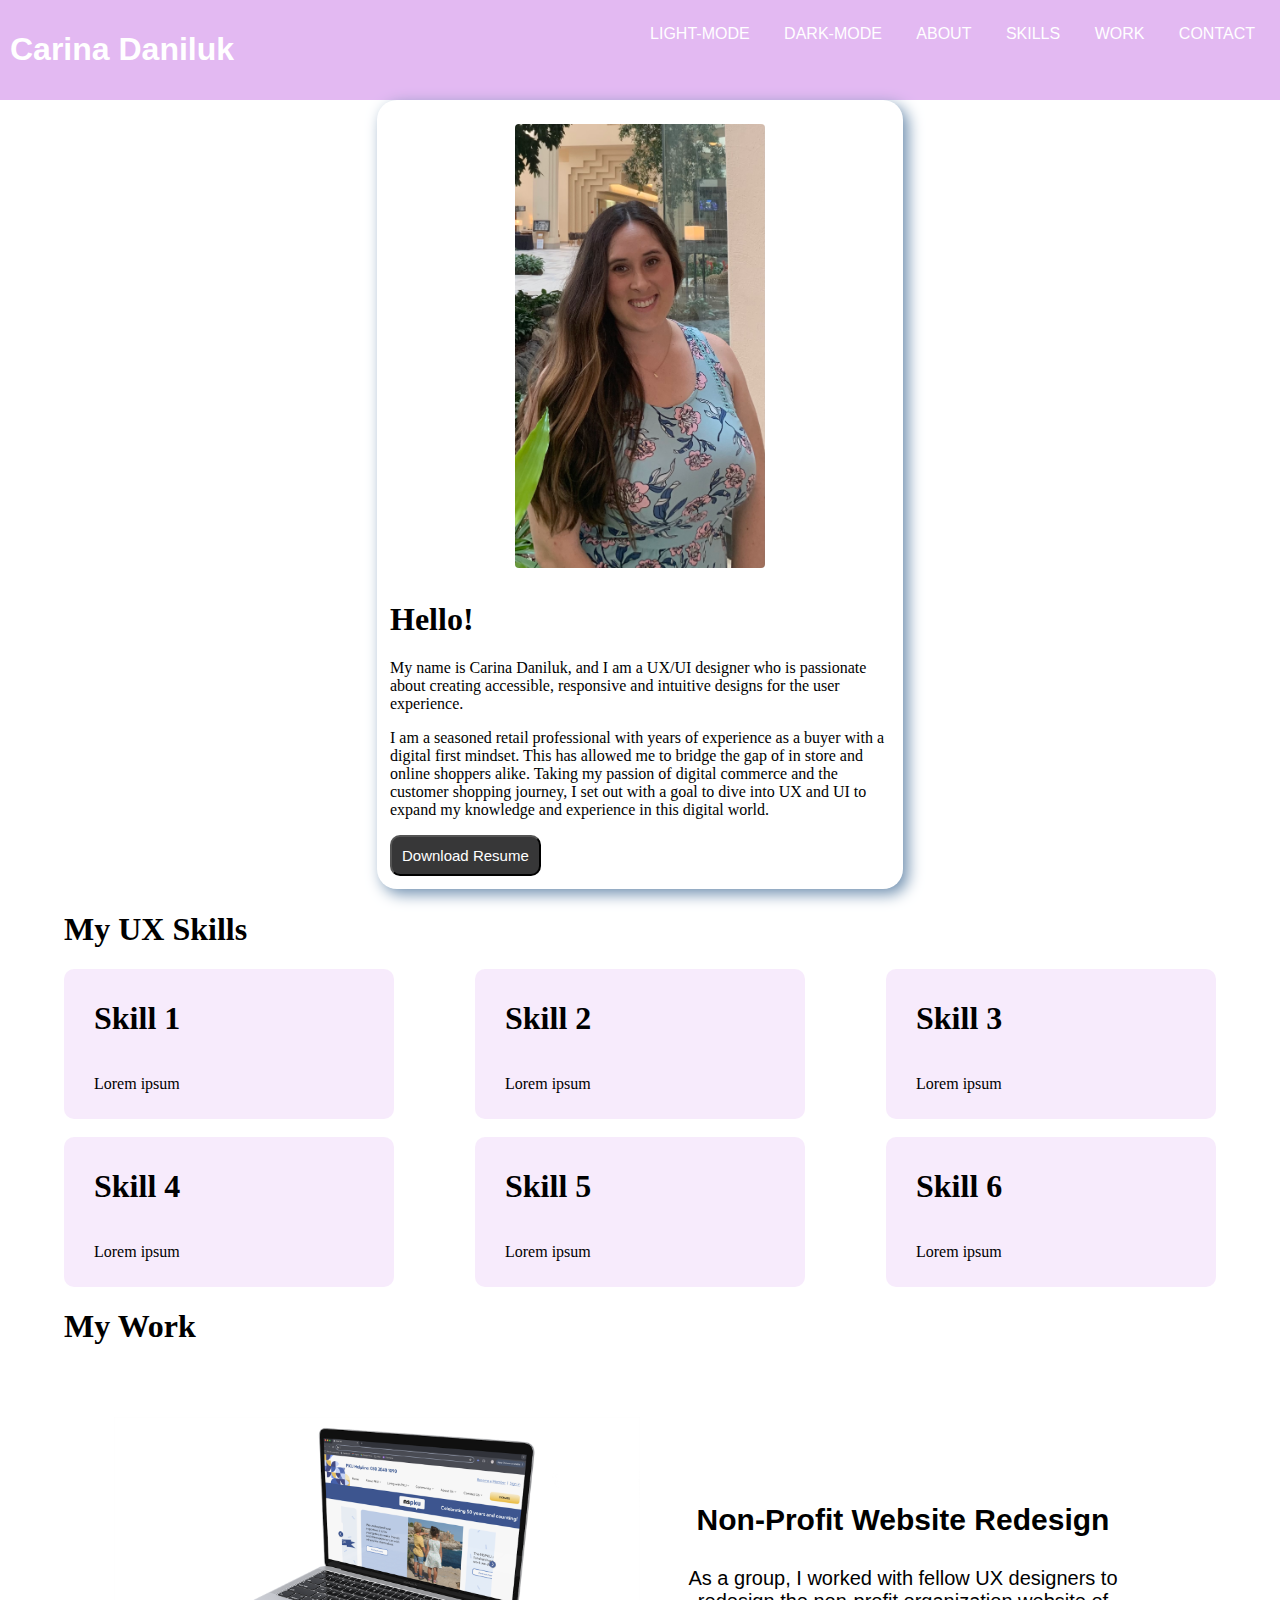
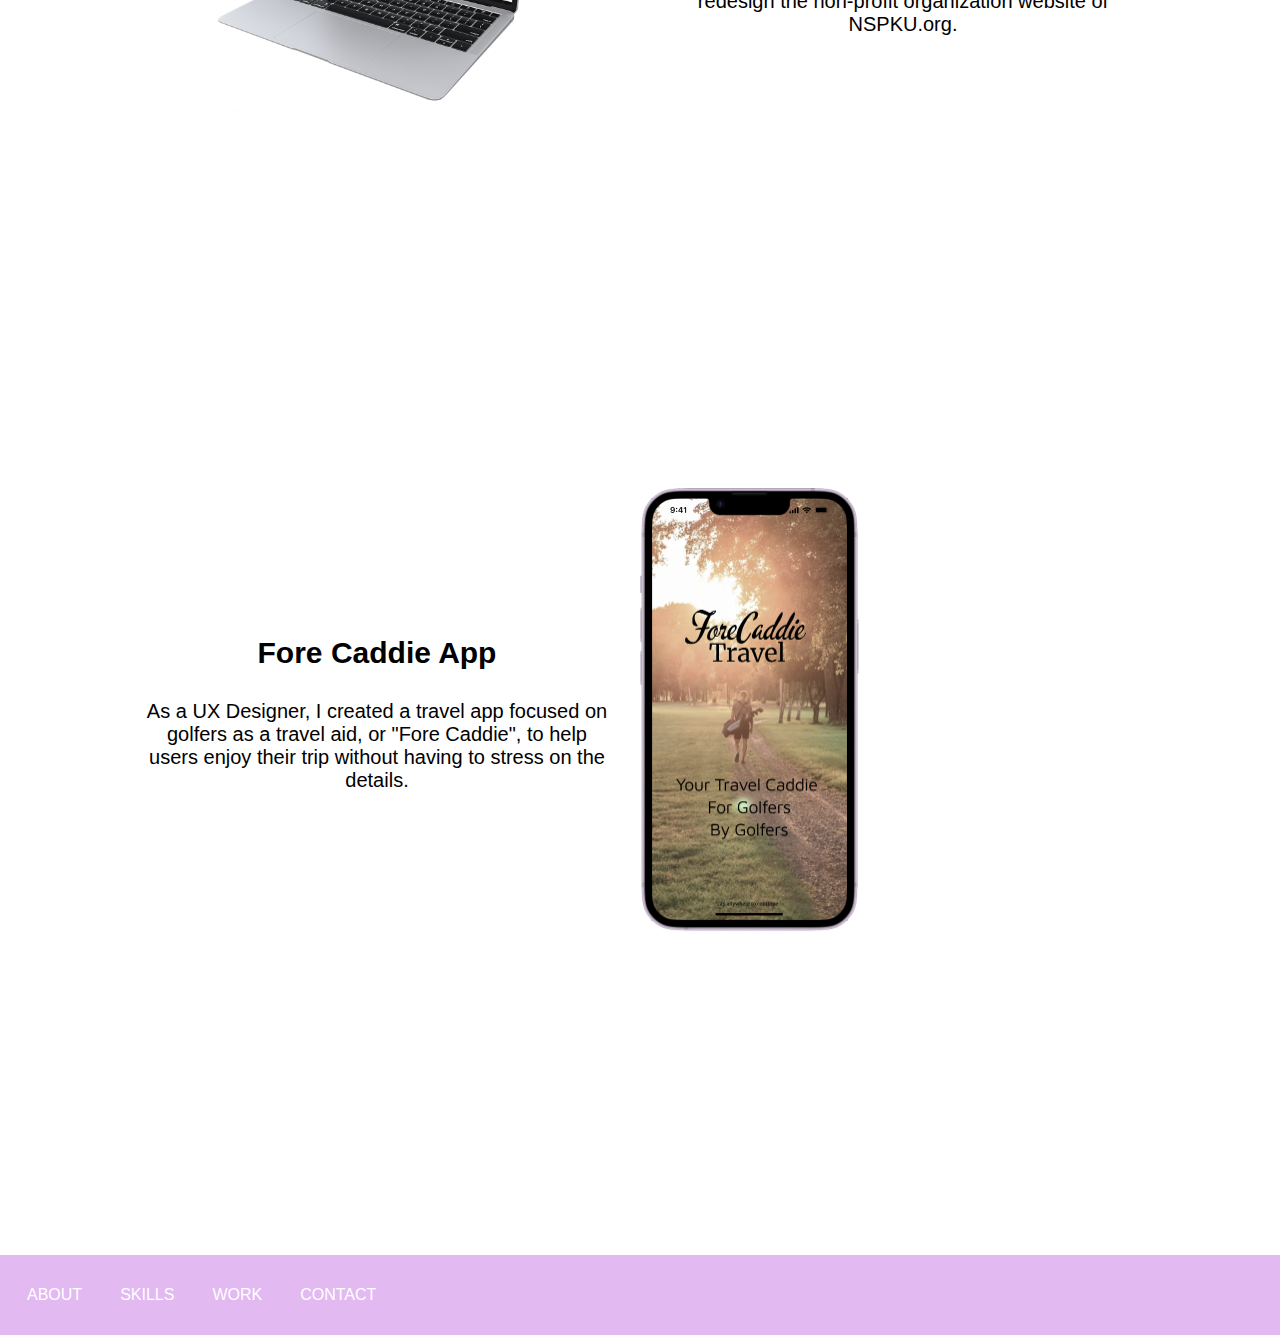
==== HW_19-main 2/index.html @ 93670d61 "Add files via upload" ====
<!DOCTYPE html>
<html>

<head>
  <title>Module 19 Homework</title>
  <link href="./css/style.css" id="stylesheet" type="text/css" rel="stylesheet">
</head>

<body>
  <header>
    <div class="inline-block logo">
      <h1>Carina Daniluk</h1>
    </div>
    <ul>
      <li class="inline-block themeChange light-mode"><a href="#">LIGHT-MODE</a></li>
      <li class="inline-block themeChange dark-mode"><a href="#">DARK-MODE</a></li>
      <li class="inline-block"><a href="#">ABOUT</a></li>
      <li class="inline-block"><a href="#">SKILLS</a></li>
      <li class="inline-block"><a href="#">WORK</a></li>
      <li class="inline-block"><a href="#">CONTACT</a></li>
    </ul>
  </header>


  <section class="Hero">
    <div class="content">
      <img src="./images/Me.png" alt="This is Me" class="center" width="200px">
      <h1>Hello!</h1>
      <p>My name is Carina Daniluk, and I am a UX/UI designer who is
        passionate about creating accessible, responsive and
        intuitive designs for the user experience.</p>
      <p>I am a seasoned retail professional with years of experience as a buyer
        with a digital first mindset. This has allowed me to bridge the gap of in store
        and online shoppers alike. Taking my passion of digital commerce and the
        customer shopping journey, I set out with a goal to dive into UX and UI to
        expand my knowledge and experience in this digital world.</p>
      <button>Download Resume</button>
    </div>
  </section>

  <!-------Flexbox Section - Flexbox Skills-->
  <section id="flex-skills">
    <h1>My UX Skills</h1>
    <div id="row" class="flex skills">

      <div class="flex-item">
        <h1>Skill 1</h1>
        <p>Lorem ipsum</p>
      </div>

      <div class="flex-item">
        <h1>Skill 2</h1>
        <p>Lorem ipsum</p>
      </div>

      <div class="flex-item">
        <h1>Skill 3</h1>
        <p>Lorem ipsum</p>
      </div>

    </div>
    <br>
    <div id="row" class="flex skills">

      <div class="flex-item">
        <h1>Skill 4</h1>
        <p>Lorem ipsum</p>
      </div>

      <div class="flex-item">
        <h1>Skill 5</h1>
        <p>Lorem ipsum</p>
      </div>

      <div class="flex-item">
        <h1>Skill 6</h1>
        <p>Lorem ipsum</p>
      </div>

    </div>
  </section>

  <!-----CSS Grid Skills-->
  <section id="projects">
    <h1>My Work</h1>
    <div class="grid">
      <div class="project1">
        <img src="./images/nspku.png" id="nspku-img">
        <div class="project-details1">
          <h3 class="project-title">Non-Profit Website Redesign</h3>
          <p class="project-text">As a group, I worked with fellow UX designers to redesign the non-profit organization
            website of NSPKU.org.</p>
        </div>
      </div>
      <div class="project2">
        <img src="./images/forecaddie.png" id="forecaddie-img">
        <div class="project-details2">
          <h3 class="project-title">Fore Caddie App</h3>
          <p class="project-text">As a UX Designer, I created a travel app focused on golfers as a travel aid, or "Fore
            Caddie", to help users enjoy their trip without having to stress on the details. </p>
        </div>
      </div>
    </div>
  </section>

  <footer>
    <ul>
      <li class="inline-block"><a href="#">ABOUT</a></li>
      <li class="inline-block"><a href="#">SKILLS</a></li>
      <li class="inline-block"><a href="#">WORK</a></li>
      <li class="inline-block"><a href="#">CONTACT</a></li>
    </ul>
  </footer>
  <script src="https://code.jquery.com/jquery-3.7.1.slim.js" integrity="sha256-UgvvN8vBkgO0luPSUl2s8TIlOSYRoGFAX4jlCIm9Adc=" crossorigin="anonymous"></script>
  <script src="./js/themeChange.js"></script>
</body>
</html>
---- HW_19-main 2/css/style.css ----
body {
  margin: 0;
}

header {
  background-color: #e3b9f2;
  padding: 10px;
  font-family: 'Gill Sans', 'Gill Sans MT', Calibri, 'Trebuchet MS', sans-serif;
  color: white;
}

header ul {
  float: right;
  color: white;
  margin-top: 5px;
}

header li {
  display: inline-block;
  padding: 0px 5px;
}

li a {
  text-decoration: none;
  font-family: Arial, Helvetica, sans-serif;
  color: white;
  display: block;
  padding: 10px;
}

header p {
  display: inline-block;
}

.inline-block {
  display: inline-block;
}

.HeroImg {
  padding: 100px 15px;
  font-family: Arial, Helvetica, sans-serif;
}

.content {
  width: 500px;
  margin: 0 auto;
  padding: 1%;
  box-shadow: 5px 5px 15px #6F8FAF;
  background-color: #ffffff;
  border-radius: 20px
}

.center {
  display: block;
  margin-left: auto;
  margin-right: auto;
  width: 50%;
  border-radius: 15px;
  padding: 11px;
}

#flex-skills {
  margin: 0px 5%;
}

.flex {
  display: flex;
  width: 100%;
}

#row {
  flex-direction: row;
  justify-content: space-between;
}

#column {
  flex-direction: column;
  justify-content: space-between;
}

.flex-item {
  display: flex;
  flex-direction: column;
  background-color: rgba(237, 210, 249, 0.45);
  padding: 10px 0 10px 30px;
  border-radius: 10px;
  width: 300px;

}

#projects {
  margin: 0px 5%;
}

.grid {
  display: grid;
  grid-gap: 50px;
}

.project1 {
  display: grid;
  grid-template-columns: 1fr 1fr;
  align-items: center;
  padding: 50px;
  grid-template-areas: "img text";
}

.project1 img {
  width: 100%;
  object-fit: cover;
}

.project-details1 {
  grid-area: text;
  padding: 30px;
}

.project2 {
  display: grid;
  grid-template-columns: 1fr 1fr;
  align-items: center;
  padding: 50px;
  grid-template-areas: "text img";
}

.project2 img {
  max-width: 100%;
  max-height: 50%;
  object-fit: cover;
}

.project-details2 {
  grid-area: text;
  padding-left: 0px;
  padding: 30px;
}

.project-title {
  font-family: Arial, Helvetica, sans-serif;
  font-size: 30px;
  text-align: center;
}

.project-text {
  font-family: Arial, Helvetica, sans-serif;
  font-size: 20px;
  text-align: center;
}

#nspku-img:hover {
  background-color: white;
  opacity: 20%;
  cursor: pointer;
  transform: scale(1.05);
}

#forecaddie-img:hover {
  background-color: white;
  opacity: 20%;
  cursor: pointer;
  transform: scale(1.05)
}

button {
  padding: 10px;
  background-color: #373738;
  color: white;
  font-size: 15px;
  border-radius: 10px;
}

footer {
  margin-top: 50px;
  background-color: #e3b9f2;
  padding: 5px;
  color: white;
}

footer ul {
  list-style: none;
  padding-left: 5px;
}

footer li {
  display: inline-block;
  padding: 0px 7px;
}

@media only all and (max-width:1000px) {

  .skills {
    flex-direction: column !important;
  }

  .flex-item {
    width: 100%;
    padding: 0;
    margin-bottom: 30px;
  }
}
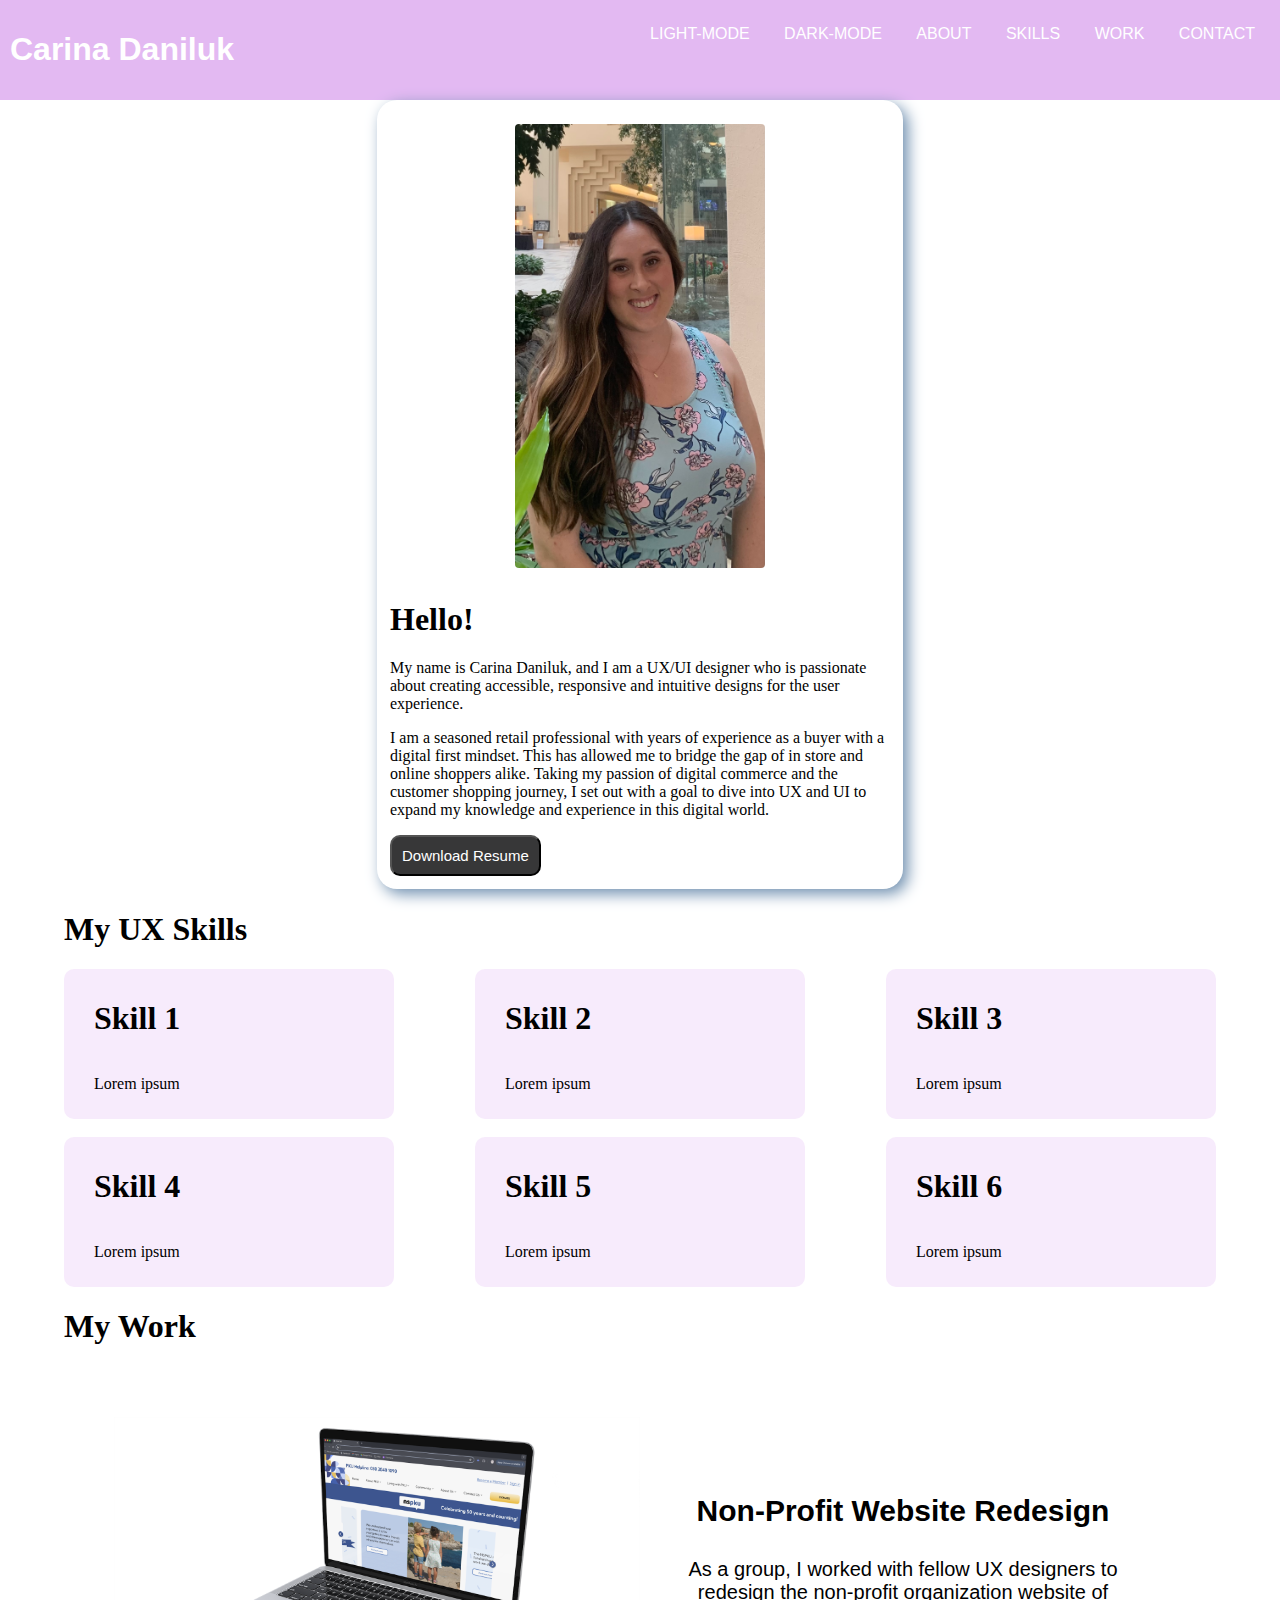
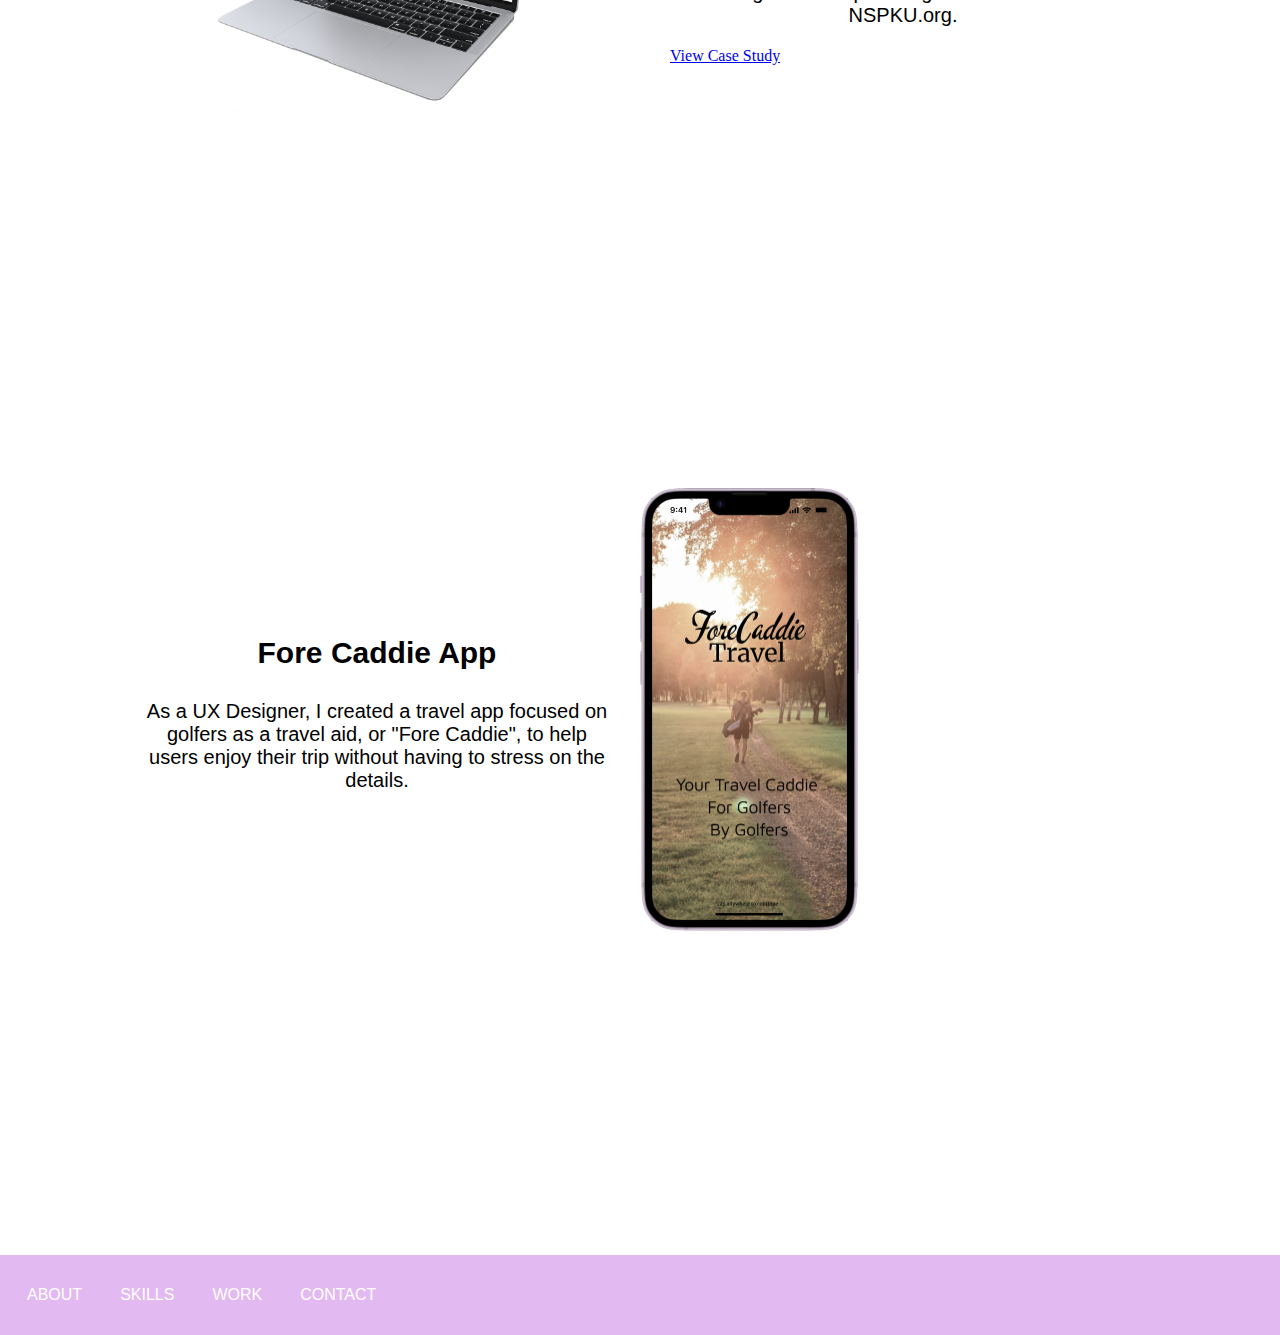
==== commit 0fc0b9f2: "Update index.html" ====
--- a/HW_19-main 2/index.html
+++ b/HW_19-main 2/index.html
@@ -90,6 +90,7 @@
           <h3 class="project-title">Non-Profit Website Redesign</h3>
           <p class="project-text">As a group, I worked with fellow UX designers to redesign the non-profit organization
             website of NSPKU.org.</p>
+           <a href="case-study/index.html" class="btn btn-primary">View Case Study</a>
         </div>
       </div>
       <div class="project2">
